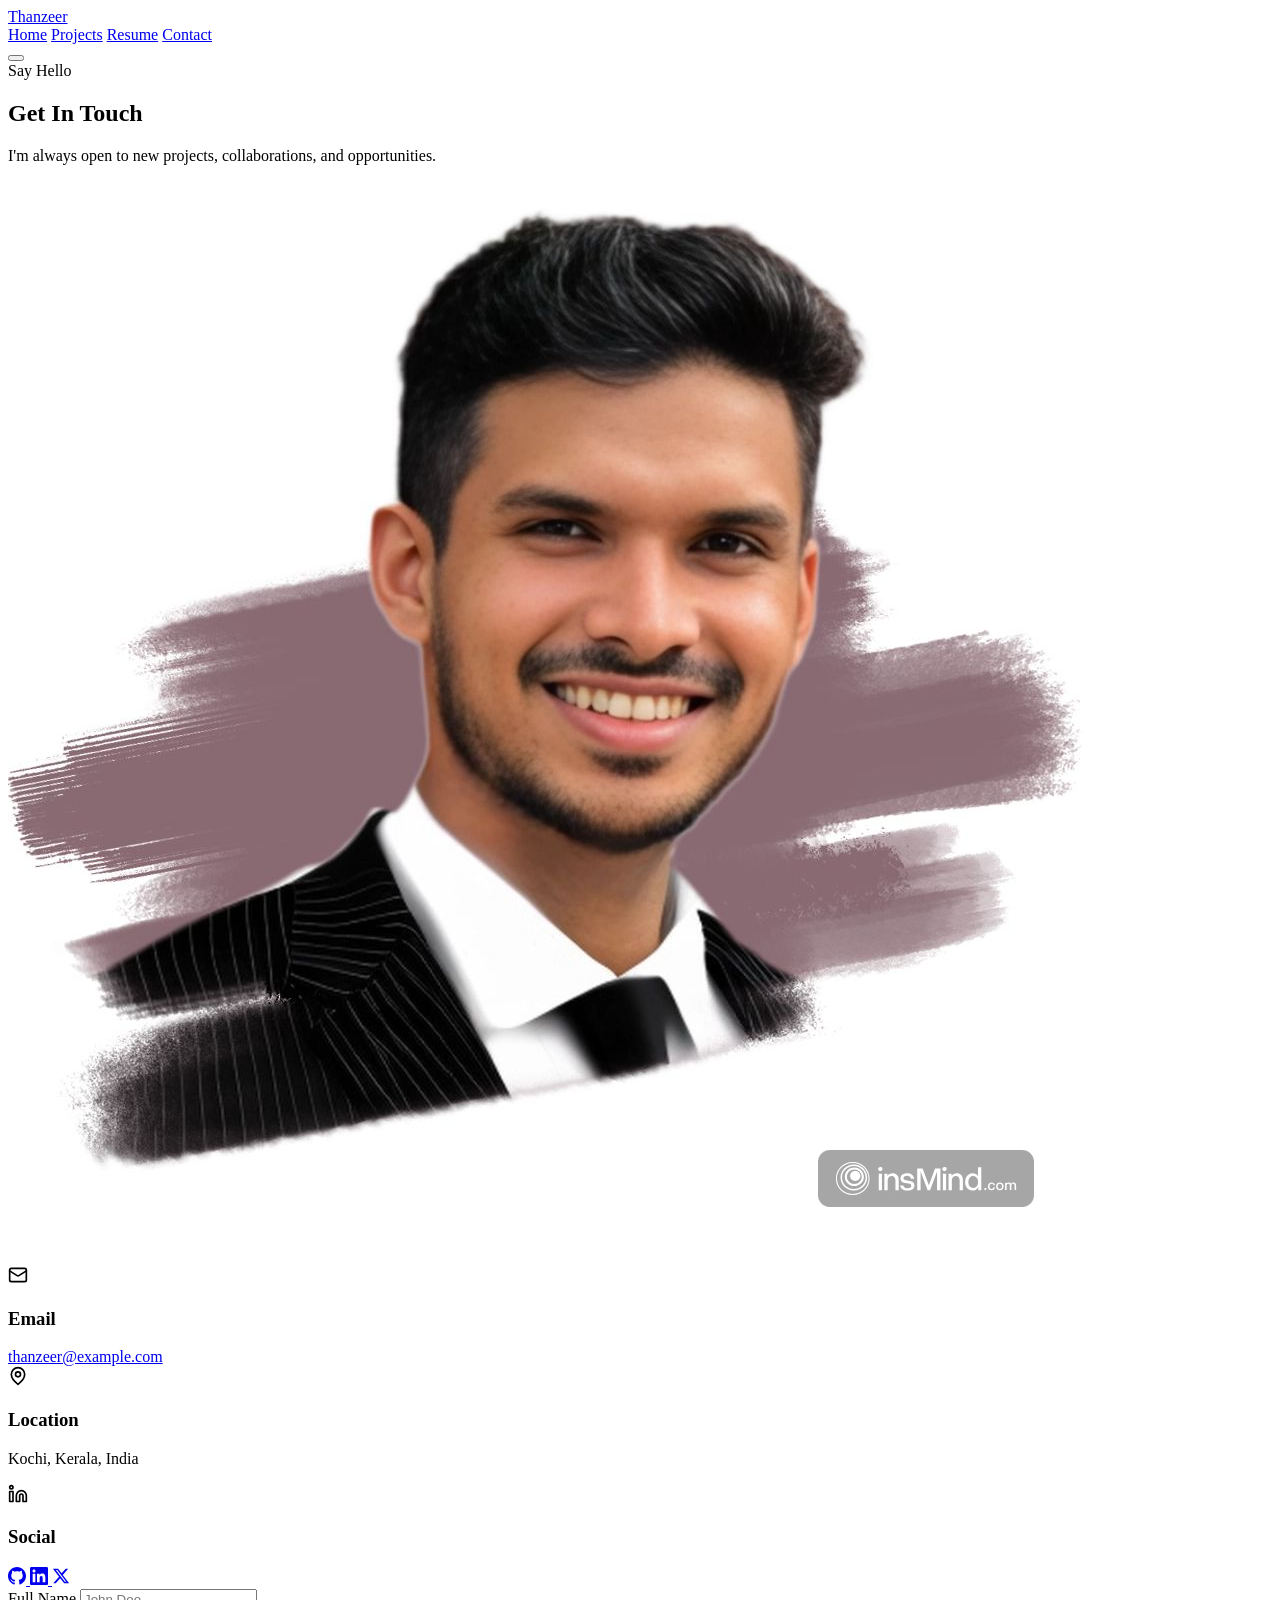
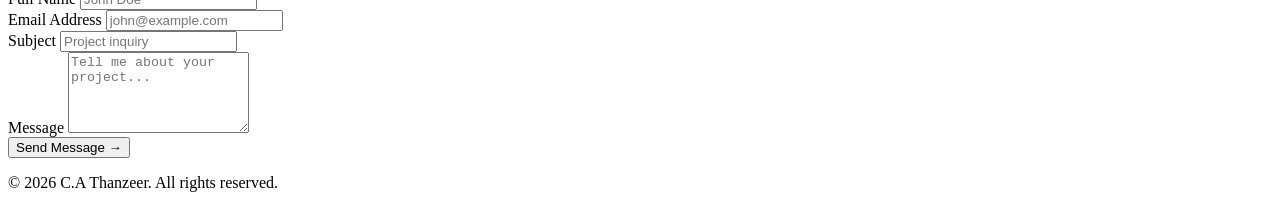
==== contact.html @ 6ea47d7f "add files via upload added portfolio files" ====
<!doctype html>
<html lang="en">

<head>
  <meta charset="UTF-8" />
  <meta name="viewport" content="width=device-width, initial-scale=1.0" />
  <link rel="icon" type="image/x-icon" href="favicon.ico" />
  <title>Contact - C.A Thanzeer</title>
  <meta name="description"
    content="Get in touch with C.A Thanzeer — Full-Stack Software Engineer based in Kochi, Kerala." />
  <link rel="stylesheet" href="assets/css/style.css" />
  <script src="https://cdnjs.cloudflare.com/ajax/libs/gsap/3.12.2/gsap.min.js"></script>
</head>

<body>
  <!-- ═══ NAVBAR ═══ -->
  <nav class="navbar">
    <a href="index.html" class="logo">Thanzeer</a>
    <div class="nav-links">
      <a href="index.html">Home</a>
      <a href="projects.html">Projects</a>
      <a href="resume.html">Resume</a>
      <a href="contact.html" class="active">Contact</a>
    </div>
    <button class="hamburger" id="hamburger" aria-label="Toggle menu">
      <span></span>
      <span></span>
      <span></span>
    </button>
  </nav>

  <!-- ═══ CONTACT ═══ -->
  <section class="container">
    <div class="section-header">
      <span class="section-label">Say Hello</span>
      <h1 class="section-title">Get In Touch</h1>
      <p class="section-subtitle">
        I'm always open to new projects, collaborations, and opportunities.
      </p>
    </div>

    <div class="contact-wrapper">
      <!-- Info Panel -->
      <div class="contact-info">
        <img src="profile.jpg" alt="C.A Thanzeer" class="profile-photo" />

        <div class="contact-details">
          <div class="detail-item">
            <div class="detail-icon">
              <svg width="20" height="20" viewBox="0 0 24 24" fill="none" stroke="currentColor" stroke-width="2"
                stroke-linecap="round" stroke-linejoin="round">
                <rect x="2" y="4" width="20" height="16" rx="2" />
                <path d="m22 7-8.97 5.7a1.94 1.94 0 0 1-2.06 0L2 7" />
              </svg>
            </div>
            <div>
              <h3>Email</h3>
              <a href="mailto:thanzeer@example.com">thanzeer@example.com</a>
            </div>
          </div>

          <div class="detail-item">
            <div class="detail-icon">
              <svg width="20" height="20" viewBox="0 0 24 24" fill="none" stroke="currentColor" stroke-width="2"
                stroke-linecap="round" stroke-linejoin="round">
                <path d="M20 10c0 6-8 12-8 12s-8-6-8-12a8 8 0 0 1 16 0Z" />
                <circle cx="12" cy="10" r="3" />
              </svg>
            </div>
            <div>
              <h3>Location</h3>
              <p>Kochi, Kerala, India</p>
            </div>
          </div>

          <div class="detail-item">
            <div class="detail-icon">
              <svg width="20" height="20" viewBox="0 0 24 24" fill="none" stroke="currentColor" stroke-width="2"
                stroke-linecap="round" stroke-linejoin="round">
                <path d="M16 8a6 6 0 0 1 6 6v7h-4v-7a2 2 0 0 0-2-2 2 2 0 0 0-2 2v7h-4v-7a6 6 0 0 1 6-6z" />
                <rect width="4" height="12" x="2" y="9" />
                <circle cx="4" cy="4" r="2" />
              </svg>
            </div>
            <div>
              <h3>Social</h3>
              <div class="social-links">
                <a href="#" class="social-link" aria-label="GitHub">
                  <svg width="18" height="18" viewBox="0 0 24 24" fill="currentColor">
                    <path
                      d="M12 0c-6.626 0-12 5.373-12 12 0 5.302 3.438 9.8 8.207 11.387.599.111.793-.261.793-.577v-2.234c-3.338.726-4.033-1.416-4.033-1.416-.546-1.387-1.333-1.756-1.333-1.756-1.089-.745.083-.729.083-.729 1.205.084 1.839 1.237 1.839 1.237 1.07 1.834 2.807 1.304 3.492.997.107-.775.418-1.305.762-1.604-2.665-.305-5.467-1.334-5.467-5.931 0-1.311.469-2.381 1.236-3.221-.124-.303-.535-1.524.117-3.176 0 0 1.008-.322 3.301 1.23.957-.266 1.983-.399 3.003-.404 1.02.005 2.047.138 3.006.404 2.291-1.552 3.297-1.23 3.297-1.23.653 1.653.242 2.874.118 3.176.77.84 1.235 1.911 1.235 3.221 0 4.609-2.807 5.624-5.479 5.921.43.372.823 1.102.823 2.222v3.293c0 .319.192.694.801.576 4.765-1.589 8.199-6.086 8.199-11.386 0-6.627-5.373-12-12-12z" />
                  </svg>
                </a>
                <a href="#" class="social-link" aria-label="LinkedIn">
                  <svg width="18" height="18" viewBox="0 0 24 24" fill="currentColor">
                    <path
                      d="M20.447 20.452h-3.554v-5.569c0-1.328-.027-3.037-1.852-3.037-1.853 0-2.136 1.445-2.136 2.939v5.667H9.351V9h3.414v1.561h.046c.477-.9 1.637-1.85 3.37-1.85 3.601 0 4.267 2.37 4.267 5.455v6.286zM5.337 7.433c-1.144 0-2.063-.926-2.063-2.065 0-1.138.92-2.063 2.063-2.063 1.14 0 2.064.925 2.064 2.063 0 1.139-.925 2.065-2.064 2.065zm1.782 13.019H3.555V9h3.564v11.452zM22.225 0H1.771C.792 0 0 .774 0 1.729v20.542C0 23.227.792 24 1.771 24h20.451C23.2 24 24 23.227 24 22.271V1.729C24 .774 23.2 0 22.222 0h.003z" />
                  </svg>
                </a>
                <a href="#" class="social-link" aria-label="Twitter">
                  <svg width="18" height="18" viewBox="0 0 24 24" fill="currentColor">
                    <path
                      d="M18.244 2.25h3.308l-7.227 8.26 8.502 11.24H16.17l-5.214-6.817L4.99 21.75H1.68l7.73-8.835L1.254 2.25H8.08l4.713 6.231zm-1.161 17.52h1.833L7.084 4.126H5.117z" />
                  </svg>
                </a>
              </div>
            </div>
          </div>
        </div>
      </div>

      <!-- Form -->
      <form class="contact-form">
        <div class="form-group">
          <label for="name">Full Name</label>
          <input type="text" id="name" name="name" placeholder="John Doe" required />
        </div>

        <div class="form-group">
          <label for="email">Email Address</label>
          <input type="email" id="email" name="email" placeholder="john@example.com" required />
        </div>

        <div class="form-group">
          <label for="subject">Subject</label>
          <input type="text" id="subject" name="subject" placeholder="Project inquiry" required />
        </div>

        <div class="form-group">
          <label for="message">Message</label>
          <textarea id="message" name="message" rows="5" placeholder="Tell me about your project..."
            required></textarea>
        </div>

        <button type="submit" class="btn btn-primary">Send Message →</button>
      </form>
    </div>
  </section>

  <!-- ═══ FOOTER ═══ -->
  <footer class="footer">
    <p>&copy; 2026 C.A Thanzeer. All rights reserved.</p>
  </footer>

  <script src="assets/js/main.js"></script>
  <script src="assets/js/animations.js"></script>
</body>

</html>
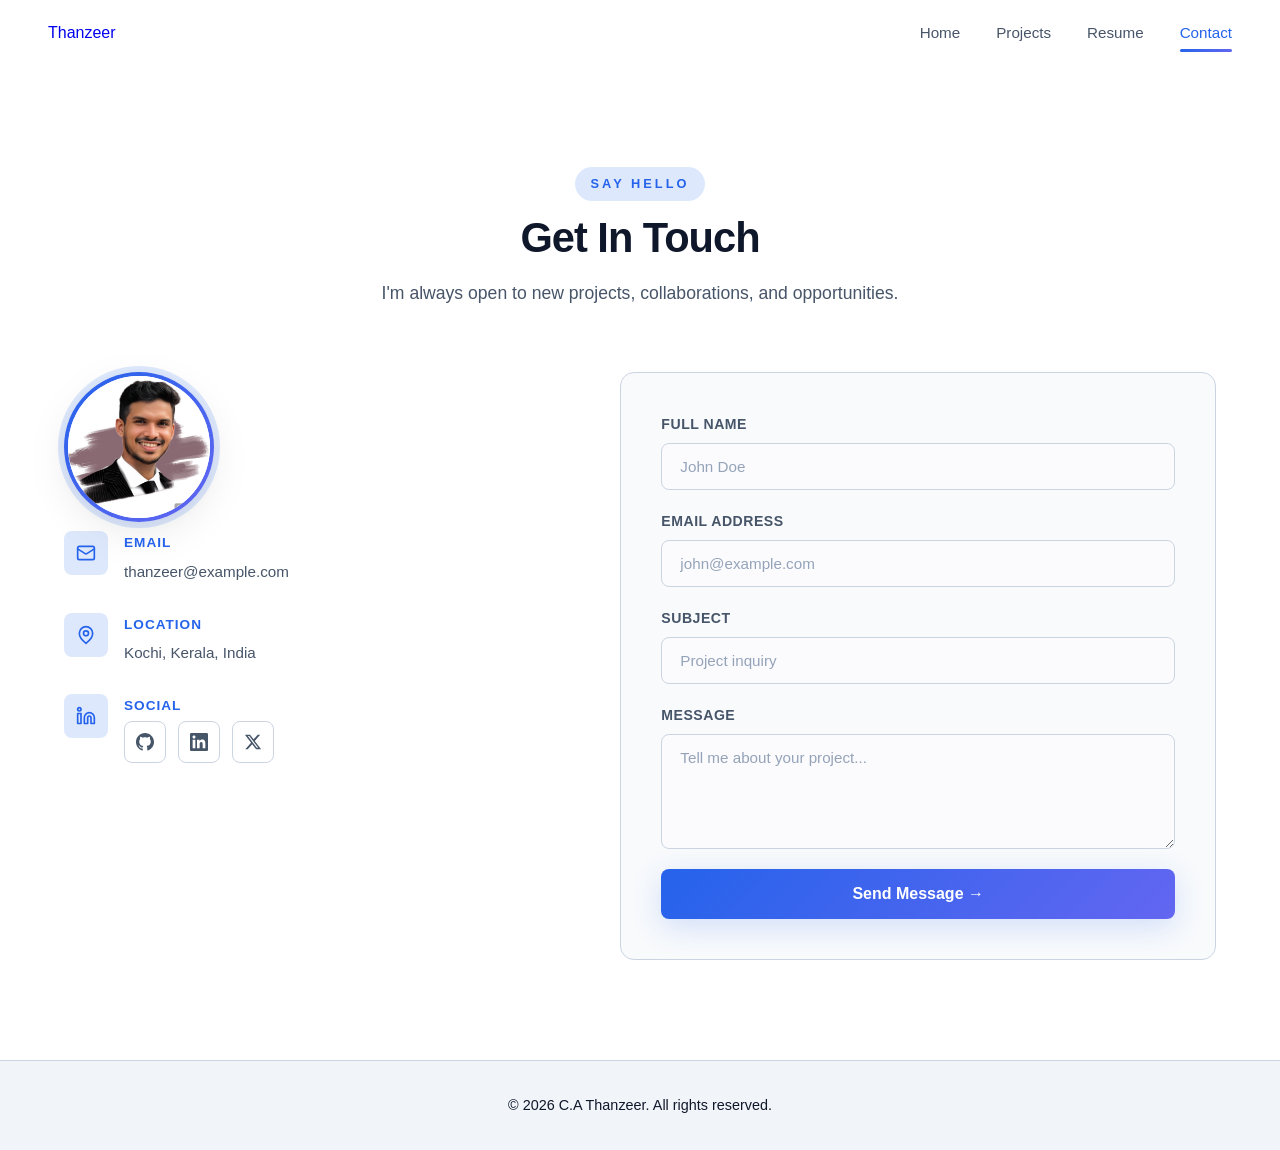
==== commit 39362fd5: "Fix file paths for CSS and JavaScript in contact.html Updated links to CSS and JavaScript files in c" ====
--- a/contact.html
+++ b/contact.html
@@ -8,7 +8,7 @@
   <title>Contact - C.A Thanzeer</title>
   <meta name="description"
     content="Get in touch with C.A Thanzeer — Full-Stack Software Engineer based in Kochi, Kerala." />
-  <link rel="stylesheet" href="assets/css/style.css" />
+  <link rel="stylesheet" href="style.css" />
   <script src="https://cdnjs.cloudflare.com/ajax/libs/gsap/3.12.2/gsap.min.js"></script>
 </head>
 
@@ -142,8 +142,9 @@
     <p>&copy; 2026 C.A Thanzeer. All rights reserved.</p>
   </footer>
 
-  <script src="assets/js/main.js"></script>
-  <script src="assets/js/animations.js"></script>
+  <script src="main.js"></script>
+  <script src="aanimations.js"></script>
 </body>
 
-</html>+
+</html>
--- a/style.css
+++ b/style.css
@@ -0,0 +1,1356 @@
+/* ═══════════════════════════════════════════════════
+   PORTFOLIO — WHITE RICH PREMIUM THEME
+   ═══════════════════════════════════════════════════ */
+
+@import url('https://fonts.googleapis.com/css2?family=Inter:wght@300;400;500;600;700;800;900&display=swap');
+
+/* ── Design Tokens ── */
+:root {
+    --bg: #ffffff;
+    --bg-soft: #f8fafc;
+    --bg-muted: #f1f5f9;
+    --text: #0f172a;
+    --text-secondary: #475569;
+    --text-muted: #94a3b8;
+    --accent: #2563eb;
+    --accent-light: #3b82f6;
+    --accent-dark: #1d4ed8;
+    --accent-glow: rgba(37, 99, 235, 0.15);
+    --indigo: #6366f1;
+    --gradient: linear-gradient(135deg, #2563eb 0%, #6366f1 100%);
+    --gradient-text: linear-gradient(135deg, #2563eb 0%, #7c3aed 50%, #6366f1 100%);
+    --card: #fbfbfe;
+    --card-border: #cbd5e1;
+    --shadow-sm: 0 4px 6px -1px rgba(0, 0, 0, 0.1), 0 2px 4px -1px rgba(0, 0, 0, 0.06);
+    --shadow-md: 0 4px 16px rgba(15, 23, 42, 0.06), 0 2px 4px rgba(15, 23, 42, 0.04);
+    --shadow-lg: 0 12px 40px rgba(15, 23, 42, 0.08), 0 4px 12px rgba(15, 23, 42, 0.04);
+    --shadow-xl: 0 24px 60px rgba(15, 23, 42, 0.10), 0 8px 20px rgba(15, 23, 42, 0.06);
+    --shadow-accent: 0 8px 30px rgba(37, 99, 235, 0.18);
+    --radius-sm: 8px;
+    --radius-md: 14px;
+    --radius-lg: 20px;
+    --radius-xl: 28px;
+    --transition: 0.35s cubic-bezier(0.4, 0, 0.2, 1);
+    --success: #059669;
+}
+
+/* ── Reset & Base ── */
+*,
+*::before,
+*::after {
+    margin: 0;
+    padding: 0;
+    box-sizing: border-box;
+}
+
+html {
+    scroll-behavior: smooth;
+    font-size: 16px;
+    overflow-x: hidden;
+}
+
+body {
+    font-family: 'Inter', -apple-system, BlinkMacSystemFont, 'Segoe UI', sans-serif;
+    background: var(--bg);
+    color: var(--text);
+    line-height: 1.7;
+    -webkit-font-smoothing: antialiased;
+    -moz-osx-font-smoothing: grayscale;
+    overflow-x: hidden;
+}
+
+/* ── Custom Scrollbar ── */
+::-webkit-scrollbar {
+    width: 6px;
+}
+
+::-webkit-scrollbar-track {
+    background: transparent;
+}
+
+::-webkit-scrollbar-thumb {
+    background: var(--accent);
+    border-radius: 10px;
+}
+
+/* ══════════════════════════════════
+   NAVBAR — Glassmorphism
+   ══════════════════════════════════ */
+.navbar {
+    position: sticky;
+    top: 0;
+    z-index: 1000;
+    display: flex;
+    justify-content: space-between;
+    align-items: center;
+    padding: 16px 48px;
+    background: var(--bg);
+    backdrop-filter: none;
+    -webkit-backdrop-filter: none;
+    border-bottom: 1px solid transparent;
+    box-shadow: none;
+    transition: all var(--transition);
+}
+
+.navbar.scrolled {
+    background: rgba(255, 255, 255, 0.85);
+    backdrop-filter: blur(20px);
+    -webkit-backdrop-filter: blur(20px);
+    border-bottom: 1px solid rgba(226, 232, 240, 0.6);
+    box-shadow: var(--shadow-md);
+}
+
+.navbar .logo {
+    display: flex;
+    align-items: center;
+    text-decoration: none;
+}
+
+.logo-img {
+    height: 48px;
+    /* Adjust as needed */
+    width: auto;
+    object-fit: contain;
+}
+
+.navbar h2 {
+    font-size: 1.5rem;
+    font-weight: 800;
+    letter-spacing: -0.5px;
+    background: var(--gradient-text);
+    -webkit-background-clip: text;
+    -webkit-text-fill-color: transparent;
+    background-clip: text;
+}
+
+.nav-links {
+    display: flex;
+    gap: 36px;
+    align-items: center;
+}
+
+.nav-links a {
+    text-decoration: none;
+    color: var(--text-secondary);
+    font-weight: 500;
+    font-size: 0.95rem;
+    position: relative;
+    padding: 4px 0;
+    transition: color var(--transition);
+}
+
+.nav-links a::after {
+    content: '';
+    position: absolute;
+    bottom: -2px;
+    left: 0;
+    width: 0;
+    height: 2.5px;
+    background: var(--gradient);
+    border-radius: 2px;
+    transition: width var(--transition);
+}
+
+.nav-links a:hover,
+.nav-links a.active {
+    color: var(--accent);
+}
+
+.nav-links a:hover::after,
+.nav-links a.active::after {
+    width: 100%;
+}
+
+/* Hamburger */
+.hamburger {
+    display: none;
+    flex-direction: column;
+    gap: 5px;
+    cursor: pointer;
+    padding: 4px;
+    z-index: 1100;
+    background: none;
+    border: none;
+}
+
+.hamburger span {
+    display: block;
+    width: 26px;
+    height: 2.5px;
+    background: var(--text);
+    border-radius: 3px;
+    transition: var(--transition);
+    transform-origin: center;
+}
+
+.hamburger.active span:nth-child(1) {
+    transform: translateY(7.5px) rotate(45deg);
+}
+
+.hamburger.active span:nth-child(2) {
+    opacity: 0;
+}
+
+.hamburger.active span:nth-child(3) {
+    transform: translateY(-7.5px) rotate(-45deg);
+}
+
+/* ══════════════════════════════════
+   LAYOUT
+   ══════════════════════════════════ */
+.container {
+    max-width: 1200px;
+    margin: 0 auto;
+    padding: 100px 24px;
+}
+
+.section-header {
+    text-align: center;
+    margin-bottom: 64px;
+}
+
+.section-label {
+    display: inline-block;
+    font-size: 0.8rem;
+    font-weight: 700;
+    text-transform: uppercase;
+    letter-spacing: 3px;
+    color: var(--accent);
+    margin-bottom: 12px;
+    padding: 6px 16px;
+    background: var(--accent-glow);
+    border-radius: 30px;
+}
+
+.section-title {
+    font-size: 2.6rem;
+    font-weight: 800;
+    letter-spacing: -1px;
+    line-height: 1.2;
+    color: var(--text);
+    margin-bottom: 16px;
+}
+
+.section-subtitle {
+    font-size: 1.1rem;
+    color: var(--text-secondary);
+    max-width: 560px;
+    margin: 0 auto;
+    line-height: 1.7;
+}
+
+/* ══════════════════════════════════
+   HERO SECTION
+   ══════════════════════════════════ */
+.hero {
+    position: relative;
+    min-height: 100vh;
+    min-height: 100dvh;
+    display: flex;
+    flex-direction: column;
+    align-items: center;
+    justify-content: center;
+    text-align: center;
+    padding: 100px 24px 40px;
+    overflow: hidden;
+    background: linear-gradient(180deg, #ffffff 0%, #f8fafc 100%);
+}
+
+#particles-canvas {
+    position: absolute;
+    top: 0;
+    left: 0;
+    width: 100%;
+    height: 100%;
+    z-index: 0;
+    pointer-events: none;
+}
+
+#honeycomb-canvas {
+    position: fixed;
+    top: 0;
+    left: 0;
+    width: 100%;
+    height: 100%;
+    z-index: -1;
+    pointer-events: none;
+}
+
+.hero-content {
+    position: relative;
+    z-index: 1;
+    max-width: 800px;
+}
+
+.hero .profile-section {
+    margin-bottom: 24px;
+}
+
+.profile-photo {
+    width: 150px;
+    height: 150px;
+    border-radius: 50%;
+    object-fit: cover;
+    border: 4px solid transparent;
+    background: linear-gradient(var(--bg), var(--bg)) padding-box,
+        var(--gradient) border-box;
+    box-shadow: 0 0 0 6px var(--accent-glow), var(--shadow-lg);
+    transition: transform var(--transition), box-shadow var(--transition);
+}
+
+.profile-photo:hover {
+    transform: scale(1.05);
+    box-shadow: 0 0 0 8px var(--accent-glow), var(--shadow-xl);
+}
+
+.hero-greeting {
+    font-size: 1.15rem;
+    font-weight: 500;
+    color: var(--accent);
+    letter-spacing: 2px;
+    text-transform: uppercase;
+    margin-bottom: 12px;
+}
+
+.hero-title {
+    font-size: 3.8rem;
+    font-weight: 900;
+    line-height: 1.15;
+    letter-spacing: -2px;
+    margin-bottom: 8px;
+    color: var(--text);
+}
+
+.hero-title .gradient-text {
+    background: var(--gradient-text);
+    -webkit-background-clip: text;
+    -webkit-text-fill-color: transparent;
+    background-clip: text;
+}
+
+.hero-typing-line {
+    font-size: 1.5rem;
+    font-weight: 500;
+    color: var(--text-secondary);
+    margin-bottom: 16px;
+    min-height: 2.2em;
+}
+
+.hero-typing-line .cursor {
+    display: inline-block;
+    width: 2px;
+    height: 1.2em;
+    background: var(--accent);
+    margin-left: 3px;
+    vertical-align: text-bottom;
+    animation: blink 1s step-end infinite;
+}
+
+@keyframes blink {
+
+    0%,
+    100% {
+        opacity: 1;
+    }
+
+    50% {
+        opacity: 0;
+    }
+}
+
+.hero-sub {
+    font-size: 1.15rem;
+    color: var(--text-secondary);
+    max-width: 540px;
+    margin: 0 auto 28px;
+    line-height: 1.8;
+}
+
+.hero-buttons {
+    display: flex;
+    gap: 16px;
+    justify-content: center;
+    flex-wrap: wrap;
+}
+
+/* ── Stats Strip ── */
+.stats-strip {
+    display: flex;
+    justify-content: center;
+    gap: 48px;
+    margin-top: 40px;
+    position: relative;
+    z-index: 1;
+}
+
+.stat-item {
+    text-align: center;
+}
+
+.stat-number {
+    font-size: 2.4rem;
+    font-weight: 800;
+    background: var(--gradient-text);
+    -webkit-background-clip: text;
+    -webkit-text-fill-color: transparent;
+    background-clip: text;
+    line-height: 1.2;
+}
+
+.stat-label {
+    font-size: 0.85rem;
+    color: var(--text-muted);
+    font-weight: 500;
+    text-transform: uppercase;
+    letter-spacing: 1.5px;
+    margin-top: 4px;
+}
+
+/* ══════════════════════════════════
+   BUTTONS
+   ══════════════════════════════════ */
+.btn {
+    display: inline-flex;
+    align-items: center;
+    gap: 8px;
+    padding: 14px 32px;
+    font-family: 'Inter', sans-serif;
+    font-weight: 600;
+    font-size: 0.95rem;
+    border: none;
+    border-radius: var(--radius-sm);
+    text-decoration: none;
+    cursor: pointer;
+    transition: all var(--transition);
+    position: relative;
+    overflow: hidden;
+}
+
+.btn-primary {
+    background: var(--gradient);
+    color: #fff;
+    box-shadow: var(--shadow-accent);
+}
+
+.btn-primary:hover {
+    transform: translateY(-3px);
+    box-shadow: 0 12px 36px rgba(37, 99, 235, 0.25);
+}
+
+.btn-secondary {
+    background: transparent;
+    color: var(--accent);
+    border: 2px solid var(--card-border);
+    box-shadow: var(--shadow-sm);
+}
+
+.btn-secondary:hover {
+    border-color: var(--accent);
+    background: var(--accent-glow);
+    transform: translateY(-3px);
+    box-shadow: var(--shadow-md);
+}
+
+/* Alias for old .btn without modifier */
+.btn:not(.btn-primary):not(.btn-secondary) {
+    background: var(--gradient);
+    color: #fff;
+    box-shadow: var(--shadow-accent);
+}
+
+.btn:not(.btn-primary):not(.btn-secondary):hover {
+    transform: translateY(-3px);
+    box-shadow: 0 12px 36px rgba(37, 99, 235, 0.25);
+}
+
+/* ══════════════════════════════════
+   CARDS
+   ══════════════════════════════════ */
+.card {
+    background: var(--card);
+    border: 1px solid var(--card-border);
+    border-radius: var(--radius-md);
+    padding: 36px;
+    box-shadow: var(--shadow-sm);
+    transition: all var(--transition);
+    position: relative;
+    overflow: hidden;
+}
+
+.card::before {
+    content: '';
+    position: absolute;
+    top: 0;
+    left: 0;
+    right: 0;
+    height: 3px;
+    background: var(--gradient);
+    opacity: 0;
+    transition: opacity var(--transition);
+}
+
+.card:hover {
+    transform: translateY(-6px);
+    box-shadow: var(--shadow-lg);
+    border-color: rgba(37, 99, 235, 0.2);
+}
+
+.card:hover::before {
+    opacity: 1;
+}
+
+.card h3 {
+    font-size: 1.2rem;
+    font-weight: 700;
+    margin-bottom: 10px;
+    color: var(--text);
+}
+
+.card p {
+    color: var(--text-secondary);
+    font-size: 0.95rem;
+    line-height: 1.7;
+}
+
+/* ── Icon Card (Highlights) ── */
+.icon-card {
+    text-align: center;
+    padding: 40px 28px;
+}
+
+.icon-card .card-icon {
+    width: 56px;
+    height: 56px;
+    display: flex;
+    align-items: center;
+    justify-content: center;
+    background: var(--accent-glow);
+    border-radius: var(--radius-sm);
+    margin: 0 auto 20px;
+    font-size: 1.5rem;
+    color: var(--accent);
+    transition: all var(--transition);
+}
+
+.icon-card:hover .card-icon {
+    background: var(--gradient);
+    color: #fff;
+    transform: scale(1.1) rotate(-5deg);
+}
+
+/* ══════════════════════════════════
+   PROJECTS
+   ══════════════════════════════════ */
+.projects-grid {
+    display: grid;
+    grid-template-columns: repeat(auto-fit, minmax(250px, 1fr));
+    gap: 28px;
+    margin-top: 24px;
+}
+
+.project-card {
+    display: flex;
+    flex-direction: column;
+    border-top: 3px solid transparent;
+    background-image: linear-gradient(var(--card), var(--card)),
+        var(--gradient);
+    background-origin: border-box;
+    background-clip: padding-box, border-box;
+}
+
+.project-card:hover {
+    border-top-color: transparent;
+}
+
+.card-header {
+    display: flex;
+    justify-content: space-between;
+    align-items: flex-start;
+    margin-bottom: 14px;
+}
+
+.card-header h3 {
+    font-size: 1.25rem;
+    font-weight: 700;
+    margin: 0;
+}
+
+.badge {
+    display: inline-block;
+    padding: 4px 14px;
+    font-size: 0.72rem;
+    font-weight: 700;
+    text-transform: uppercase;
+    letter-spacing: 0.5px;
+    border-radius: 30px;
+    background: var(--accent-glow);
+    color: var(--accent);
+    white-space: nowrap;
+}
+
+.tech-stack {
+    font-size: 0.88rem;
+    font-weight: 600;
+    color: var(--accent);
+    margin-bottom: 12px;
+}
+
+.description {
+    color: var(--text-secondary);
+    margin-bottom: 18px;
+    flex-grow: 1;
+    font-size: 0.95rem;
+}
+
+.features {
+    list-style: none;
+    margin-bottom: 20px;
+}
+
+.features li {
+    padding: 6px 0 6px 24px;
+    position: relative;
+    color: var(--text-secondary);
+    font-size: 0.92rem;
+}
+
+.features li::before {
+    content: '✓';
+    position: absolute;
+    left: 0;
+    color: var(--success);
+    font-weight: 700;
+}
+
+.link-arrow {
+    color: var(--accent);
+    text-decoration: none;
+    font-weight: 600;
+    font-size: 0.92rem;
+    display: inline-flex;
+    align-items: center;
+    gap: 6px;
+    transition: gap var(--transition), color var(--transition);
+}
+
+.link-arrow:hover {
+    gap: 12px;
+    color: var(--accent-dark);
+}
+
+/* ══════════════════════════════════
+   TECH STACK PILLS
+   ══════════════════════════════════ */
+.tech-pills-section {
+    position: relative;
+    background: var(--card);
+    border: 1px solid var(--card-border);
+    box-shadow: var(--shadow-sm);
+    border-radius: var(--radius-lg);
+    padding: 48px;
+    margin-top: 24px;
+    overflow: hidden;
+    z-index: 1;
+}
+
+.tech-category {
+    margin-bottom: 28px;
+    position: relative;
+    z-index: 2;
+}
+
+.tech-category:last-child {
+    margin-bottom: 0;
+}
+
+.tech-category h3 {
+    font-size: 1rem;
+    font-weight: 700;
+    color: var(--text);
+    margin-bottom: 12px;
+    display: flex;
+    align-items: center;
+    gap: 8px;
+}
+
+.tech-category h3 .cat-icon {
+    font-size: 1.1rem;
+}
+
+.pills-wrap {
+    display: flex;
+    flex-wrap: wrap;
+    gap: 10px;
+}
+
+.pill {
+    display: inline-flex;
+    align-items: center;
+    gap: 6px;
+    padding: 8px 18px;
+    background: rgba(255, 255, 255, 0.8);
+    backdrop-filter: blur(5px);
+    border: 1px solid var(--card-border);
+    border-radius: 30px;
+    font-size: 0.85rem;
+    font-weight: 500;
+    color: var(--text-secondary);
+    transition: all var(--transition);
+    cursor: default;
+}
+
+.pill:hover {
+    border-color: var(--accent);
+    color: var(--accent);
+    background: var(--accent-glow);
+    transform: translateY(-2px);
+    box-shadow: var(--shadow-sm);
+}
+
+
+
+/* ══════════════════════════════════
+   CTA SECTION
+   ══════════════════════════════════ */
+.cta-section {
+    background: var(--gradient);
+    border-radius: var(--radius-lg);
+    padding: 72px 40px;
+    text-align: center;
+    position: relative;
+    overflow: hidden;
+}
+
+.cta-section::before {
+    content: '';
+    position: absolute;
+    top: -50%;
+    right: -20%;
+    width: 400px;
+    height: 400px;
+    border-radius: 50%;
+    background: rgba(255, 255, 255, 0.08);
+}
+
+.cta-section::after {
+    content: '';
+    position: absolute;
+    bottom: -30%;
+    left: -10%;
+    width: 300px;
+    height: 300px;
+    border-radius: 50%;
+    background: rgba(255, 255, 255, 0.05);
+}
+
+.cta-section h2 {
+    font-size: 2.2rem;
+    font-weight: 800;
+    color: #ffffff;
+    margin-bottom: 16px;
+    position: relative;
+    z-index: 1;
+}
+
+.cta-section p {
+    font-size: 1.1rem;
+    color: rgba(255, 255, 255, 0.85);
+    margin-bottom: 32px;
+    position: relative;
+    z-index: 1;
+}
+
+.cta-section .btn {
+    background: #ffffff;
+    color: var(--accent);
+    font-weight: 700;
+    position: relative;
+    z-index: 1;
+    box-shadow: 0 8px 24px rgba(0, 0, 0, 0.15);
+}
+
+.cta-section .btn:hover {
+    transform: translateY(-3px);
+    box-shadow: 0 12px 32px rgba(0, 0, 0, 0.2);
+}
+
+/* ══════════════════════════════════
+   RESUME PAGE
+   ══════════════════════════════════ */
+.resume-header {
+    text-align: center;
+    margin-bottom: 64px;
+}
+
+.resume-header h1 {
+    font-size: 2.8rem;
+    font-weight: 800;
+    margin-bottom: 8px;
+    letter-spacing: -1px;
+}
+
+.intro {
+    font-size: 1.15rem;
+    font-weight: 600;
+    background: var(--gradient-text);
+    -webkit-background-clip: text;
+    -webkit-text-fill-color: transparent;
+    background-clip: text;
+    margin-bottom: 24px;
+}
+
+.resume-content {
+    max-width: 900px;
+    margin: 0 auto;
+}
+
+.resume-section {
+    margin-bottom: 56px;
+    padding-bottom: 48px;
+    border-bottom: 1px solid var(--card-border);
+}
+
+.resume-section:last-child {
+    border-bottom: none;
+}
+
+.section-heading {
+    font-size: 1.4rem;
+    font-weight: 700;
+    margin-bottom: 28px;
+    color: var(--text);
+    display: flex;
+    align-items: center;
+    gap: 12px;
+}
+
+.section-heading::before {
+    content: '';
+    width: 4px;
+    height: 24px;
+    background: var(--gradient);
+    border-radius: 4px;
+}
+
+/* Skills Grid */
+.skills-grid {
+    display: grid;
+    grid-template-columns: repeat(auto-fit, minmax(200px, 1fr));
+    gap: 16px;
+}
+
+.skill-group {
+    background: var(--bg-soft);
+    padding: 24px;
+    border-radius: var(--radius-sm);
+    border: 1px solid var(--card-border);
+    transition: all var(--transition);
+}
+
+.skill-group:hover {
+    border-color: var(--accent);
+    box-shadow: var(--shadow-md);
+    transform: translateY(-3px);
+}
+
+.skill-group h4 {
+    font-size: 0.85rem;
+    font-weight: 700;
+    text-transform: uppercase;
+    letter-spacing: 1px;
+    color: var(--accent);
+    margin-bottom: 10px;
+}
+
+.skill-group p {
+    color: var(--text-secondary);
+    font-size: 0.9rem;
+    line-height: 1.6;
+}
+
+/* Experience Timeline */
+.experience-item {
+    background: var(--card);
+    padding: 28px 28px 28px 36px;
+    border-radius: var(--radius-sm);
+    border: 1px solid var(--card-border);
+    margin-bottom: 20px;
+    position: relative;
+    transition: all var(--transition);
+    border-left: 3px solid var(--accent);
+}
+
+.experience-item:hover {
+    box-shadow: var(--shadow-md);
+    transform: translateX(4px);
+}
+
+.exp-header {
+    display: flex;
+    justify-content: space-between;
+    align-items: flex-start;
+    margin-bottom: 8px;
+    flex-wrap: wrap;
+    gap: 8px;
+}
+
+.exp-header h3 {
+    font-size: 1.15rem;
+    font-weight: 700;
+    margin: 0;
+}
+
+.date {
+    font-size: 0.85rem;
+    font-weight: 600;
+    color: var(--accent);
+    padding: 4px 14px;
+    background: var(--accent-glow);
+    border-radius: 30px;
+}
+
+.company {
+    color: var(--text-secondary);
+    margin-bottom: 14px;
+    font-size: 0.95rem;
+}
+
+.experience-item ul {
+    list-style: none;
+    padding-left: 0;
+}
+
+.experience-item li {
+    padding: 5px 0 5px 22px;
+    position: relative;
+    color: var(--text-secondary);
+    font-size: 0.93rem;
+}
+
+.experience-item li::before {
+    content: '→';
+    position: absolute;
+    left: 0;
+    color: var(--accent);
+    font-weight: 700;
+}
+
+/* Education */
+.education-item {
+    background: var(--bg-soft);
+    padding: 28px;
+    border-radius: var(--radius-sm);
+    border: 1px solid var(--card-border);
+    transition: all var(--transition);
+}
+
+.education-item:hover {
+    box-shadow: var(--shadow-md);
+    border-color: var(--accent);
+}
+
+.education-item h3 {
+    font-size: 1.15rem;
+    font-weight: 700;
+    margin-bottom: 8px;
+}
+
+/* Certifications */
+.resume-section ul {
+    list-style: none;
+}
+
+.resume-section>ul li {
+    padding: 10px 0 10px 24px;
+    position: relative;
+    color: var(--text-secondary);
+    font-size: 0.95rem;
+    border-bottom: 1px solid var(--card-border);
+}
+
+.resume-section>ul li:last-child {
+    border-bottom: none;
+}
+
+.resume-section>ul li::before {
+    content: '◆';
+    position: absolute;
+    left: 0;
+    color: var(--accent);
+    font-size: 0.6rem;
+    top: 14px;
+}
+
+/* ══════════════════════════════════
+   CONTACT PAGE
+   ══════════════════════════════════ */
+.contact-wrapper {
+    display: grid;
+    grid-template-columns: 1fr 1.2fr;
+    gap: 60px;
+    margin-top: 24px;
+}
+
+.contact-info h1 {
+    font-size: 2.4rem;
+    font-weight: 800;
+    margin-bottom: 12px;
+    letter-spacing: -0.5px;
+}
+
+.contact-info>p {
+    color: var(--text-secondary);
+    font-size: 1.05rem;
+    margin-bottom: 36px;
+    line-height: 1.7;
+}
+
+.contact-details {
+    display: flex;
+    flex-direction: column;
+    gap: 28px;
+}
+
+.detail-item {
+    display: flex;
+    align-items: flex-start;
+    gap: 16px;
+}
+
+.detail-icon {
+    width: 44px;
+    height: 44px;
+    min-width: 44px;
+    display: flex;
+    align-items: center;
+    justify-content: center;
+    background: var(--accent-glow);
+    border-radius: var(--radius-sm);
+    color: var(--accent);
+    transition: all var(--transition);
+}
+
+.detail-item:hover .detail-icon {
+    background: var(--gradient);
+    color: #fff;
+}
+
+.detail-item h3 {
+    font-size: 0.85rem;
+    font-weight: 700;
+    text-transform: uppercase;
+    letter-spacing: 1px;
+    color: var(--accent);
+    margin-bottom: 4px;
+}
+
+.detail-item a,
+.detail-item p {
+    color: var(--text-secondary);
+    text-decoration: none;
+    font-size: 0.95rem;
+    transition: color var(--transition);
+}
+
+.detail-item a:hover {
+    color: var(--accent);
+}
+
+.social-links {
+    display: flex;
+    gap: 12px;
+}
+
+.social-link {
+    display: inline-flex;
+    align-items: center;
+    justify-content: center;
+    width: 42px;
+    height: 42px;
+    border: 1.5px solid var(--card-border);
+    border-radius: var(--radius-sm);
+    text-decoration: none;
+    color: var(--text-secondary);
+    font-size: 0.9rem;
+    transition: all var(--transition);
+}
+
+.social-link:hover {
+    border-color: var(--accent);
+    color: var(--accent);
+    background: var(--accent-glow);
+    transform: translateY(-3px);
+    box-shadow: var(--shadow-sm);
+}
+
+/* ── Contact Form ── */
+.contact-form {
+    background: var(--bg-soft);
+    padding: 40px;
+    border-radius: var(--radius-md);
+    border: 1px solid var(--card-border);
+    display: flex;
+    flex-direction: column;
+    gap: 20px;
+}
+
+.form-group {
+    display: flex;
+    flex-direction: column;
+}
+
+.form-group label {
+    margin-bottom: 6px;
+    font-weight: 600;
+    font-size: 0.88rem;
+    color: var(--text-secondary);
+    text-transform: uppercase;
+    letter-spacing: 0.5px;
+}
+
+.form-group input,
+.form-group textarea {
+    background: var(--card);
+    border: 1.5px solid var(--card-border);
+    color: var(--text);
+    padding: 14px 18px;
+    border-radius: var(--radius-sm);
+    font-family: 'Inter', sans-serif;
+    font-size: 0.95rem;
+    transition: all var(--transition);
+    outline: none;
+}
+
+.form-group input:focus,
+.form-group textarea:focus {
+    border-color: var(--accent);
+    box-shadow: 0 0 0 4px var(--accent-glow);
+}
+
+.form-group input::placeholder,
+.form-group textarea::placeholder {
+    color: var(--text-muted);
+}
+
+.contact-form .btn-primary {
+    width: 100%;
+    justify-content: center;
+    padding: 16px;
+    font-size: 1rem;
+}
+
+/* ══════════════════════════════════
+   FOOTER
+   ══════════════════════════════════ */
+.footer {
+    background: var(--bg-muted);
+    border-top: 1px solid var(--card-border);
+    padding: 32px 40px;
+    text-align: center;
+    color: var(--text);
+    font-size: 0.9rem;
+    margin-top: 0;
+}
+
+/* ══════════════════════════════════
+   ANIMATIONS
+   ══════════════════════════════════ */
+@keyframes slideDown {
+    from {
+        transform: translateY(-100%);
+        opacity: 0;
+    }
+
+    to {
+        transform: translateY(0);
+        opacity: 1;
+    }
+}
+
+@keyframes fadeInUp {
+    from {
+        opacity: 0;
+        transform: translateY(30px);
+    }
+
+    to {
+        opacity: 1;
+        transform: translateY(0);
+    }
+}
+
+.reveal {
+    opacity: 0;
+    animation: fadeInUp 0.7s ease-out forwards;
+}
+
+.reveal-delay-1 {
+    animation-delay: 0.1s;
+}
+
+.reveal-delay-2 {
+    animation-delay: 0.2s;
+}
+
+.reveal-delay-3 {
+    animation-delay: 0.3s;
+}
+
+.reveal-delay-4 {
+    animation-delay: 0.4s;
+}
+
+/* ══════════════════════════════════
+   RESPONSIVE
+   ══════════════════════════════════ */
+@media (max-width: 1024px) {
+    .container {
+        padding: 80px 24px;
+    }
+
+    .navbar {
+        padding: 14px 24px;
+    }
+
+    .hamburger {
+        display: flex;
+    }
+
+    .nav-links {
+        position: fixed;
+        top: 0;
+        right: -100%;
+        width: 280px;
+        height: 100vh;
+        height: 100dvh;
+        background: var(--bg);
+        flex-direction: column;
+        flex-direction: column;
+        justify-content: flex-start;
+        align-items: flex-start;
+        text-align: left;
+        gap: 32px;
+        padding: 120px 40px 40px;
+        box-shadow: -8px 0 30px rgba(0, 0, 0, 0.1);
+        transition: right var(--transition);
+        z-index: 1050;
+    }
+
+    .nav-links.open {
+        right: 0;
+    }
+
+    .nav-links a {
+        font-size: 1.1rem;
+    }
+}
+
+@media (max-width: 768px) {
+
+    .hero {
+        padding: 80px 20px 60px;
+        min-height: auto;
+    }
+
+    .hero-title {
+        font-size: 2.4rem;
+        letter-spacing: -1px;
+    }
+
+    .hero-typing-line {
+        font-size: 1.15rem;
+    }
+
+    .hero-sub {
+        font-size: 1rem;
+    }
+
+    .stats-strip {
+        gap: 24px;
+        flex-wrap: wrap;
+    }
+
+    .stat-number {
+        font-size: 1.8rem;
+    }
+
+    .container {
+        padding: 60px 20px;
+    }
+
+    .section-title {
+        font-size: 2rem;
+    }
+
+    .projects-grid {
+        grid-template-columns: 1fr;
+    }
+
+    .contact-wrapper {
+        grid-template-columns: 1fr;
+        gap: 40px;
+    }
+
+    .contact-form {
+        padding: 28px;
+    }
+
+    .profile-photo {
+        width: 120px;
+        height: 120px;
+    }
+
+    .resume-header h1 {
+        font-size: 2rem;
+    }
+
+    .tech-pills-section {
+        padding: 28px;
+    }
+
+    .cta-section {
+        padding: 48px 24px;
+        border-radius: var(--radius-md);
+    }
+
+    .cta-section h2 {
+        font-size: 1.6rem;
+    }
+
+    .hero-buttons {
+        flex-direction: column;
+        align-items: center;
+        width: 100%;
+    }
+
+    .btn {
+        width: 100%;
+        justify-content: center;
+    }
+}
+
+@media (max-width: 480px) {
+    .hero-title {
+        font-size: 1.9rem;
+    }
+
+    .stats-strip {
+        gap: 20px;
+    }
+
+    .stat-number {
+        font-size: 1.5rem;
+    }
+
+    .skills-grid {
+        grid-template-columns: 1fr;
+    }
+
+    .exp-header {
+        flex-direction: column;
+    }
+
+    .navbar {
+        padding: 12px 16px;
+    }
+}
